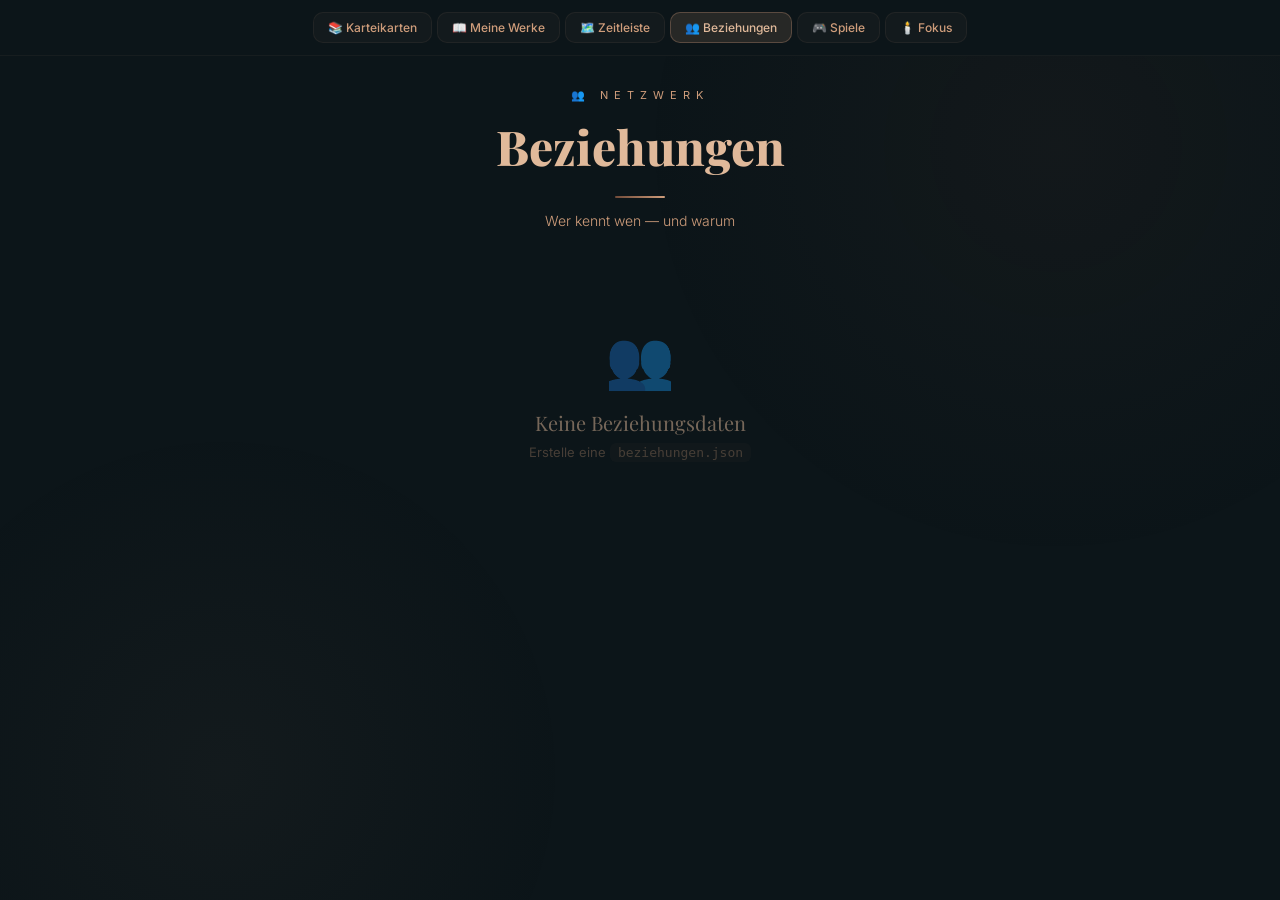
==== beziehungen.html @ 08e507a3 "Create beziehungen.html" ====
<!DOCTYPE html>
<html lang="de">
<head>
<meta charset="UTF-8"/>
<meta name="viewport" content="width=device-width, initial-scale=1.0"/>
<title>Beziehungen</title>
<link href="https://fonts.googleapis.com/css2?family=Playfair+Display:wght@400;600;700;800&family=Inter:wght@300;400;500;600&display=swap" rel="stylesheet"/>
<link href="shared.css" rel="stylesheet"/>
<style>
  .graph-canvas {
    width: 100%; aspect-ratio: 4/3; max-height: 70vh;
    background: linear-gradient(150deg, rgba(22,33,39,0.5), rgba(58,53,52,0.2));
    border: 1px solid rgba(207,157,123,0.06); border-radius: 20px;
    position: relative; overflow: hidden; cursor: grab;
    box-shadow: 0 12px 40px rgba(0,0,0,0.3);
  }
  .graph-canvas:active { cursor: grabbing; }
  .graph-canvas svg { width: 100%; height: 100%; }

  .edge-line { stroke-width: 2; fill: none; opacity: 0.4; transition: opacity 0.3s; }
  .edge-line:hover { opacity: 0.8; }
  .edge-label {
    font-family: 'Inter', sans-serif; font-size: 10px; fill: var(--brass);
    opacity: 0.5; text-anchor: middle; pointer-events: none;
  }

  .node-group { cursor: pointer; transition: transform 0.2s; }
  .node-group:hover { transform: scale(1.08); }
  .node-circle {
    stroke-width: 2; transition: all 0.3s;
    filter: drop-shadow(0 4px 12px rgba(0,0,0,0.4));
  }
  .node-group:hover .node-circle { stroke-width: 3; filter: drop-shadow(0 4px 16px rgba(207,157,123,0.3)); }
  .node-name {
    font-family: 'Playfair Display', serif; font-size: 13px; font-weight: 700;
    fill: var(--cream); text-anchor: middle;
  }
  .node-role {
    font-family: 'Inter', sans-serif; font-size: 9px;
    fill: var(--brass); opacity: 0.5; text-anchor: middle;
  }
  .node-avatar { font-size: 24px; text-anchor: middle; dominant-baseline: central; }

  .detail-panel {
    position: absolute; right: 20px; top: 20px;
    width: 260px; background: linear-gradient(150deg, var(--jungle), var(--jet));
    border: 1px solid rgba(207,157,123,0.15); border-radius: 16px;
    padding: 24px; z-index: 10; animation: fadeScale 0.3s ease;
    box-shadow: 0 16px 40px rgba(0,0,0,0.4);
  }
  .detail-close {
    position: absolute; top: 10px; right: 14px; background: none; border: none;
    color: var(--brass); opacity: 0.4; cursor: pointer; font-size: 16px; transition: opacity 0.2s;
  }
  .detail-close:hover { opacity: 0.8; }

  .rel-type-freund { stroke: #6ee7b7; }
  .rel-type-feind { stroke: #e08080; }
  .rel-type-familie { stroke: #93c5fd; }
  .rel-type-liebe { stroke: #f9a8d4; }
  .rel-type-neutral { stroke: rgba(207,157,123,0.4); }
  .rel-type-mentor { stroke: #fcd34d; }

  .legend { display:flex; flex-wrap:wrap; gap:12px; justify-content:center; margin-top:20px; }
  .legend-item { display:flex; align-items:center; gap:6px; font-size:11px; color:var(--brass); opacity:0.5; }
  .legend-dot { width:16px; height:3px; border-radius:2px; }
</style>
</head>
<body>
<script src="shared.js"></script>
<script>initSharedUI('beziehungen');</script>
<div class="page-wrap" id="app">
  <header style="text-align:center;margin-bottom:36px">
    <div style="font-size:11px;letter-spacing:6px;text-transform:uppercase;color:var(--brass);opacity:0.5;margin-bottom:12px;animation:titleReveal .8s ease both">👥  Netzwerk</div>
    <h1 class="serif" style="font-size:48px;font-weight:800;color:var(--brass-light);animation:slideUp .6s ease both">Beziehungen</h1>
    <div class="divider" style="margin:18px auto 0"></div>
    <p style="color:var(--brass);opacity:0.35;margin-top:14px;font-size:14px;font-weight:300;animation:fadeIn 1s .3s both">Wer kennt wen — und warum</p>
  </header>
  <div id="graph-container"></div>
</div>

<script>
const REL_COLORS = {
  freund:'#6ee7b7', feind:'#e08080', familie:'#93c5fd',
  liebe:'#f9a8d4', neutral:'rgba(207,157,123,0.4)', mentor:'#fcd34d'
};

let data=null, selected=null, nodePositions=[];

fetch('beziehungen.json')
  .then(r=>{if(!r.ok)throw new Error();return r.json();})
  .then(d=>{data=d; layoutAndRender();})
  .catch(()=>{
    document.getElementById('graph-container').innerHTML=`
      <div style="text-align:center;padding:60px 20px">
        <div style="font-size:56px;margin-bottom:16px;opacity:0.4;animation:float 3s infinite ease-in-out">👥</div>
        <p class="serif" style="font-size:20px;color:var(--brass-light);opacity:0.5;margin-bottom:8px">Keine Beziehungsdaten</p>
        <p style="font-size:13px;color:var(--brass);opacity:0.3">Erstelle eine <code style="background:rgba(207,157,123,0.1);padding:2px 8px;border-radius:6px">beziehungen.json</code></p>
      </div>`;
  });

function layoutAndRender(){
  const n=data.charaktere.length;
  const cx=450, cy=300, radius=Math.min(200, 100+n*15);
  nodePositions=data.charaktere.map((ch,i)=>{
    const angle=(2*Math.PI*i/n)-Math.PI/2;
    return { ...ch, x: cx+Math.cos(angle)*radius, y: cy+Math.sin(angle)*radius };
  });
  render();
}

function selectNode(name){
  selected=selected===name?null:name;
  render();
}

function render(){
  const gc=document.getElementById('graph-container');
  const edges=data.beziehungen.map(b=>{
    const from=nodePositions.find(n=>n.name===b.von);
    const to=nodePositions.find(n=>n.name===b.zu);
    if(!from||!to) return '';
    const mx=(from.x+to.x)/2, my=(from.y+to.y)/2;
    const color=REL_COLORS[b.typ]||REL_COLORS.neutral;
    const highlight=selected&&(b.von===selected||b.zu===selected);
    return `
      <line x1="${from.x}" y1="${from.y}" x2="${to.x}" y2="${to.y}"
        class="edge-line" stroke="${color}" style="opacity:${highlight?0.8:selected?0.1:0.35}"/>
      <text x="${mx}" y="${my-6}" class="edge-label" style="opacity:${highlight?0.7:selected?0.05:0.4}">${b.label||b.typ}</text>
    `;
  }).join('');

  const nodes=nodePositions.map(n=>{
    const isSelected=n.name===selected;
    const isConnected=!selected||selected===n.name||data.beziehungen.some(b=>(b.von===selected&&b.zu===n.name)||(b.zu===selected&&b.von===n.name));
    return `
      <g class="node-group" onclick="selectNode('${n.name}')" style="opacity:${isConnected?1:0.2}">
        <circle cx="${n.x}" cy="${n.y}" r="32" class="node-circle"
          fill="${isSelected?'rgba(207,157,123,0.2)':'rgba(22,33,39,0.9)'}"
          stroke="${isSelected?'var(--brass)':'rgba(207,157,123,0.2)'}"/>
        <text x="${n.x}" y="${n.y}" class="node-avatar">${n.icon||'👤'}</text>
        <text x="${n.x}" y="${n.y+46}" class="node-name">${n.name}</text>
        ${n.rolle?`<text x="${n.x}" y="${n.y+58}" class="node-role">${n.rolle}</text>`:''}
      </g>`;
  }).join('');

  const selChar=selected?nodePositions.find(n=>n.name===selected):null;
  const selRels=selected?data.beziehungen.filter(b=>b.von===selected||b.zu===selected):[];

  gc.innerHTML=`
    <div class="graph-canvas" style="animation:fadeScale .6s ease">
      <svg viewBox="0 0 900 600">${edges}${nodes}</svg>
      ${selChar?`
        <div class="detail-panel">
          <button class="detail-close" onclick="selectNode(null)">✕</button>
          <div style="font-size:36px;margin-bottom:8px">${selChar.icon||'👤'}</div>
          <div class="serif" style="font-size:20px;color:var(--brass-light);margin-bottom:4px">${selChar.name}</div>
          ${selChar.rolle?`<div style="font-size:11px;color:var(--brass);opacity:0.4;margin-bottom:12px">${selChar.rolle}</div>`:''}
          ${selChar.beschreibung?`<div style="font-size:12px;color:var(--brass);opacity:0.5;line-height:1.6;margin-bottom:14px">${selChar.beschreibung}</div>`:''}
          ${selRels.length?`<div style="font-size:10px;letter-spacing:2px;color:var(--brass);opacity:0.3;text-transform:uppercase;margin-bottom:8px">Beziehungen</div>
            ${selRels.map(r=>{
              const other=r.von===selected?r.zu:r.von;
              const color=REL_COLORS[r.typ]||REL_COLORS.neutral;
              return `<div style="display:flex;align-items:center;gap:8px;margin-bottom:6px">
                <div style="width:8px;height:8px;border-radius:50%;background:${color};flex-shrink:0"></div>
                <span style="font-size:12px;color:var(--cream);opacity:0.7">${other}</span>
                <span style="font-size:10px;color:var(--brass);opacity:0.35;margin-left:auto">${r.label||r.typ}</span>
              </div>`;
            }).join('')}
          `:''}
        </div>
      `:''}
    </div>
    <div class="legend">
      ${Object.entries(REL_COLORS).map(([k,v])=>`<div class="legend-item"><div class="legend-dot" style="background:${v}"></div>${k.charAt(0).toUpperCase()+k.slice(1)}</div>`).join('')}
    </div>`;
}
</script>
</body>
</html>
---- shared.css ----
:root {
  --black: #0C1519; --jungle: #162127; --jet: #3A3534;
  --coffee: #724B39; --brass: #CF9D7B; --brass-light: #e0b99a;
  --cream: #f0dcc8;
}
* { margin: 0; padding: 0; box-sizing: border-box; }
body { font-family: 'Inter', system-ui, sans-serif; background: var(--black); color: var(--cream); min-height: 100vh; overflow-x: hidden; }
h1, h2, h3, .serif { font-family: 'Playfair Display', Georgia, serif; }

/* ── Animations ── */
@keyframes floatUp {
  0% { transform: translateY(0) rotate(0deg); opacity: 0; }
  10% { opacity: 0.35; } 90% { opacity: 0; }
  100% { transform: translateY(-100vh) rotate(180deg); opacity: 0; }
}
@keyframes fadeIn { from { opacity: 0; } to { opacity: 1; } }
@keyframes fadeScale { from { opacity: 0; transform: scale(0.94); } to { opacity: 1; transform: scale(1); } }
@keyframes slideUp { from { opacity: 0; transform: translateY(40px); } to { opacity: 1; transform: translateY(0); } }
@keyframes slideDown { from { opacity: 0; transform: translateY(-30px); } to { opacity: 1; transform: translateY(0); } }
@keyframes slideRight { from { opacity: 0; transform: translateX(-30px); } to { opacity: 1; transform: translateX(0); } }
@keyframes breathe {
  0%, 100% { opacity: 0.03; transform: scale(1); }
  50% { opacity: 0.07; transform: scale(1.05); }
}
@keyframes titleReveal {
  from { opacity: 0; transform: translateY(20px); letter-spacing: 12px; }
  to { opacity: 1; transform: translateY(0); letter-spacing: 6px; }
}
@keyframes popIn {
  0% { transform: scale(0); opacity: 0; }
  70% { transform: scale(1.1); } 100% { transform: scale(1); opacity: 1; }
}
@keyframes shake {
  0%,100% { transform: translateX(0); } 20% { transform: translateX(-6px); }
  40% { transform: translateX(6px); } 60% { transform: translateX(-4px); } 80% { transform: translateX(4px); }
}
@keyframes celebrate {
  0% { transform: scale(1); } 25% { transform: scale(1.06) rotate(-2deg); }
  50% { transform: scale(1.1) rotate(2deg); } 75% { transform: scale(1.06) rotate(-1deg); } 100% { transform: scale(1); }
}
@keyframes shimmer {
  0% { background-position: -200% center; } 100% { background-position: 200% center; }
}
@keyframes glowPulse {
  0%, 100% { box-shadow: 0 0 0 0 rgba(207,157,123,0); }
  50% { box-shadow: 0 0 28px 4px rgba(207,157,123,0.12); }
}
@keyframes borderTrace {
  0% { background-position: 0% 0%; }
  100% { background-position: 200% 0%; }
}
@keyframes typewriter {
  from { width: 0; } to { width: 100%; }
}
@keyframes blink { 0%,100% { opacity: 1; } 50% { opacity: 0; } }
@keyframes ripple {
  0% { transform: scale(0.8); opacity: 0.5; }
  100% { transform: scale(2.5); opacity: 0; }
}
@keyframes float {
  0%, 100% { transform: translateY(0); }
  50% { transform: translateY(-8px); }
}
@keyframes rotateGlow {
  0% { transform: rotate(0deg); } 100% { transform: rotate(360deg); }
}

/* ── Particles / Glow ── */
.particle {
  position: fixed; border-radius: 50%; pointer-events: none;
  background: radial-gradient(circle, var(--brass) 0%, transparent 70%);
}
.bg-glow-1 {
  position: fixed; top: -30%; right: -15%; width: 65vw; height: 65vw; border-radius: 50%;
  background: radial-gradient(circle, rgba(114,75,57,0.07) 0%, transparent 70%);
  animation: breathe 9s infinite ease-in-out; pointer-events: none;
}
.bg-glow-2 {
  position: fixed; bottom: -25%; left: -10%; width: 55vw; height: 55vw; border-radius: 50%;
  background: radial-gradient(circle, rgba(207,157,123,0.04) 0%, transparent 70%);
  animation: breathe 12s 3s infinite ease-in-out; pointer-events: none;
}

/* ── Navigation ── */
.site-nav {
  position: sticky; top: 0; z-index: 50;
  display: flex; justify-content: center; gap: 5px;
  padding: 12px 16px; flex-wrap: wrap;
  background: var(--black);
  border-bottom: 1px solid rgba(207,157,123,0.06);
}
.nav-link {
  text-decoration: none; color: var(--brass); font-size: 12px;
  padding: 7px 14px; border-radius: 10px; font-weight: 500;
  border: 1px solid rgba(207,157,123,0.08);
  background: rgba(207,157,123,0.04);
  transition: all 0.3s; white-space: nowrap;
  font-family: 'Inter', system-ui, sans-serif;
}
.nav-link:hover { background: rgba(207,157,123,0.1); border-color: rgba(207,157,123,0.2); transform: translateY(-1px); }
.nav-link.active { background: rgba(207,157,123,0.14); border-color: rgba(207,157,123,0.3); color: var(--brass-light); }
.nav-label { }
@media (max-width: 580px) { .nav-label { display: none; } }

/* ── Buttons ── */
.btn { border: none; cursor: pointer; font-family: 'Inter', sans-serif; transition: all 0.3s cubic-bezier(.4,0,.2,1); }
.btn:hover { transform: scale(1.04); }
.btn:active { transform: scale(0.97); }
.btn-ghost {
  background: rgba(207,157,123,0.08); color: var(--brass);
  border-radius: 12px; padding: 8px 18px; font-size: 14px;
  border: 1px solid rgba(207,157,123,0.12);
}
.btn-ghost:hover { background: rgba(207,157,123,0.14); border-color: rgba(207,157,123,0.3); }
.btn-primary {
  background: linear-gradient(135deg, var(--coffee), var(--brass));
  color: var(--black); border-radius: 14px; padding: 12px 24px;
  font-size: 14px; font-weight: 600; letter-spacing: 0.5px; border: none;
}
.btn-primary:hover { box-shadow: 0 8px 30px rgba(207,157,123,0.3); }

/* ── Shared ── */
.divider { width: 50px; height: 2px; border-radius: 1px; background: linear-gradient(90deg, var(--coffee), var(--brass)); }
.page-wrap { max-width: 1020px; margin: 0 auto; padding: 32px 24px 44px; position: relative; z-index: 1; }
.text-content { white-space: pre-wrap; }

/* ── Scrollbar ── */
::-webkit-scrollbar { width: 5px; }
::-webkit-scrollbar-track { background: transparent; }
::-webkit-scrollbar-thumb { background: rgba(207,157,123,0.15); border-radius: 3px; }
::-webkit-scrollbar-thumb:hover { background: rgba(207,157,123,0.3); }
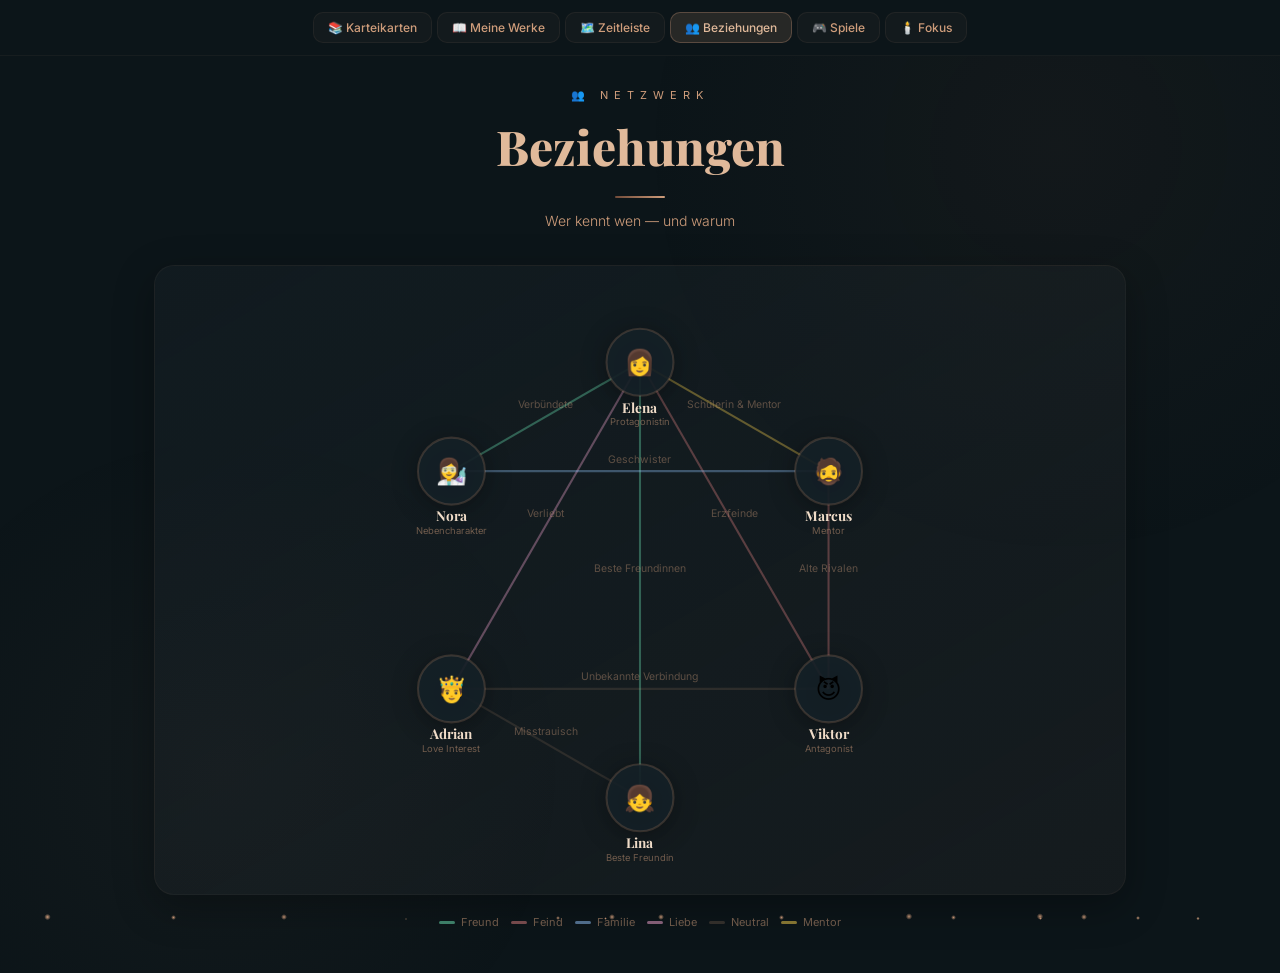
==== commit efe13fa2: "Refactor beziehungen.html for better rendering Updated font links and improved node rendering with i" ====
--- a/beziehungen.html
+++ b/beziehungen.html
@@ -4,7 +4,7 @@
 <meta charset="UTF-8"/>
 <meta name="viewport" content="width=device-width, initial-scale=1.0"/>
 <title>Beziehungen</title>
-<link href="https://fonts.googleapis.com/css2?family=Playfair+Display:wght@400;600;700;800&family=Inter:wght@300;400;500;600&display=swap" rel="stylesheet"/>
+<link href="https://fonts.googleapis.com/css2?family=Playfair+Display:ital,wght@0,400;0,600;0,700;0,800;1,400&family=Inter:wght@300;400;500;600&display=swap" rel="stylesheet"/>
 <link href="shared.css" rel="stylesheet"/>
 <style>
   .graph-canvas {
@@ -24,8 +24,7 @@
     opacity: 0.5; text-anchor: middle; pointer-events: none;
   }
 
-  .node-group { cursor: pointer; transition: transform 0.2s; }
-  .node-group:hover { transform: scale(1.08); }
+  .node-group { cursor: pointer; }
   .node-circle {
     stroke-width: 2; transition: all 0.3s;
     filter: drop-shadow(0 4px 12px rgba(0,0,0,0.4));
@@ -53,6 +52,10 @@
     color: var(--brass); opacity: 0.4; cursor: pointer; font-size: 16px; transition: opacity 0.2s;
   }
   .detail-close:hover { opacity: 0.8; }
+  .detail-avatar {
+    width: 64px; height: 64px; border-radius: 50%; object-fit: cover;
+    border: 2px solid rgba(207,157,123,0.2); margin-bottom: 10px;
+  }
 
   .rel-type-freund { stroke: #6ee7b7; }
   .rel-type-feind { stroke: #e08080; }
@@ -85,26 +88,57 @@
   liebe:'#f9a8d4', neutral:'rgba(207,157,123,0.4)', mentor:'#fcd34d'
 };
 
-let data=null, selected=null, nodePositions=[];
-
-fetch('beziehungen.json')
-  .then(r=>{if(!r.ok)throw new Error();return r.json();})
-  .then(d=>{data=d; layoutAndRender();})
-  .catch(()=>{
-    document.getElementById('graph-container').innerHTML=`
-      <div style="text-align:center;padding:60px 20px">
-        <div style="font-size:56px;margin-bottom:16px;opacity:0.4;animation:float 3s infinite ease-in-out">👥</div>
-        <p class="serif" style="font-size:20px;color:var(--brass-light);opacity:0.5;margin-bottom:8px">Keine Beziehungsdaten</p>
-        <p style="font-size:13px;color:var(--brass);opacity:0.3">Erstelle eine <code style="background:rgba(207,157,123,0.1);padding:2px 8px;border-radius:6px">beziehungen.json</code></p>
-      </div>`;
-  });
+let data=null, cardImages={}, selected=null, nodePositions=[];
+
+// Load both beziehungen.json and cards.json in parallel
+Promise.all([
+  fetch('beziehungen.json').then(r=>{if(!r.ok)throw new Error();return r.json();}),
+  fetch('cards.json').then(r=>r.ok?r.json():null).catch(()=>null)
+]).then(([bezData, cardsData])=>{
+  data=bezData;
+
+  // Build a lookup: character name → first image from cards.json
+  if(cardsData){
+    // Search all categories for matching cards
+    for(const[cat, meta] of Object.entries(cardsData)){
+      const karten=meta.karten||[];
+      for(const karte of karten){
+        const imgs=karte.bilder||[];
+        if(imgs.length>0){
+          // Match by card title (titel) — case insensitive
+          const name=karte.titel.trim().toLowerCase();
+          if(!cardImages[name]) cardImages[name]=imgs[0];
+        }
+      }
+    }
+  }
+
+  layoutAndRender();
+}).catch(()=>{
+  document.getElementById('graph-container').innerHTML=`
+    <div style="text-align:center;padding:60px 20px">
+      <div style="font-size:56px;margin-bottom:16px;opacity:0.4;animation:float 3s infinite ease-in-out">👥</div>
+      <p class="serif" style="font-size:20px;color:var(--brass-light);opacity:0.5;margin-bottom:8px">Keine Beziehungsdaten</p>
+      <p style="font-size:13px;color:var(--brass);opacity:0.3">Erstelle eine <code style="background:rgba(207,157,123,0.1);padding:2px 8px;border-radius:6px">beziehungen.json</code></p>
+    </div>`;
+});
+
+function getCharImage(name){
+  // Try exact match first, then case-insensitive
+  return cardImages[name.toLowerCase()] || null;
+}
 
 function layoutAndRender(){
   const n=data.charaktere.length;
-  const cx=450, cy=300, radius=Math.min(200, 100+n*15);
+  const cx=450, cy=300, radius=Math.min(220, 100+n*18);
   nodePositions=data.charaktere.map((ch,i)=>{
     const angle=(2*Math.PI*i/n)-Math.PI/2;
-    return { ...ch, x: cx+Math.cos(angle)*radius, y: cy+Math.sin(angle)*radius };
+    return {
+      ...ch,
+      x: cx+Math.cos(angle)*radius,
+      y: cy+Math.sin(angle)*radius,
+      img: getCharImage(ch.name)
+    };
   });
   render();
 }
@@ -116,6 +150,13 @@
 
 function render(){
   const gc=document.getElementById('graph-container');
+  const R=32; // node radius
+
+  // Build defs for clipping circles (for images)
+  const defs=nodePositions.filter(n=>n.img).map((n,i)=>`
+    <clipPath id="clip-${i}"><circle cx="${n.x}" cy="${n.y}" r="${R-2}"/></clipPath>
+  `).join('');
+
   const edges=data.beziehungen.map(b=>{
     const from=nodePositions.find(n=>n.name===b.von);
     const to=nodePositions.find(n=>n.name===b.zu);
@@ -126,21 +167,29 @@
     return `
       <line x1="${from.x}" y1="${from.y}" x2="${to.x}" y2="${to.y}"
         class="edge-line" stroke="${color}" style="opacity:${highlight?0.8:selected?0.1:0.35}"/>
-      <text x="${mx}" y="${my-6}" class="edge-label" style="opacity:${highlight?0.7:selected?0.05:0.4}">${b.label||b.typ}</text>
+      <text x="${mx}" y="${my-8}" class="edge-label" style="opacity:${highlight?0.7:selected?0.05:0.4}">${b.label||b.typ}</text>
     `;
   }).join('');
 
-  const nodes=nodePositions.map(n=>{
+  const nodes=nodePositions.map((n,i)=>{
     const isSelected=n.name===selected;
     const isConnected=!selected||selected===n.name||data.beziehungen.some(b=>(b.von===selected&&b.zu===n.name)||(b.zu===selected&&b.von===n.name));
+    const hasImg=!!n.img;
+
     return `
-      <g class="node-group" onclick="selectNode('${n.name}')" style="opacity:${isConnected?1:0.2}">
-        <circle cx="${n.x}" cy="${n.y}" r="32" class="node-circle"
-          fill="${isSelected?'rgba(207,157,123,0.2)':'rgba(22,33,39,0.9)'}"
+      <g class="node-group" onclick="selectNode('${n.name}')" style="opacity:${isConnected?1:0.15};transition:opacity .4s">
+        <circle cx="${n.x}" cy="${n.y}" r="${R}" class="node-circle"
+          fill="${hasImg?'rgba(22,33,39,0.3)':isSelected?'rgba(207,157,123,0.2)':'rgba(22,33,39,0.9)'}"
           stroke="${isSelected?'var(--brass)':'rgba(207,157,123,0.2)'}"/>
-        <text x="${n.x}" y="${n.y}" class="node-avatar">${n.icon||'👤'}</text>
-        <text x="${n.x}" y="${n.y+46}" class="node-name">${n.name}</text>
-        ${n.rolle?`<text x="${n.x}" y="${n.y+58}" class="node-role">${n.rolle}</text>`:''}
+        ${hasImg
+          ? `<image href="${n.img}" x="${n.x-R+2}" y="${n.y-R+2}" width="${(R-2)*2}" height="${(R-2)*2}"
+              clip-path="url(#clip-${i})" preserveAspectRatio="xMidYMid slice"
+              style="opacity:${isConnected?0.9:0.3};transition:opacity .4s"/>`
+          : `<text x="${n.x}" y="${n.y}" class="node-avatar">${n.icon||'👤'}</text>`
+        }
+        ${isSelected?`<circle cx="${n.x}" cy="${n.y}" r="${R+4}" fill="none" stroke="var(--brass)" stroke-width="1.5" opacity="0.4" stroke-dasharray="4 3"/>`:''}
+        <text x="${n.x}" y="${n.y+R+16}" class="node-name">${n.name}</text>
+        ${n.rolle?`<text x="${n.x}" y="${n.y+R+28}" class="node-role">${n.rolle}</text>`:''}
       </g>`;
   }).join('');
 
@@ -149,21 +198,31 @@
 
   gc.innerHTML=`
     <div class="graph-canvas" style="animation:fadeScale .6s ease">
-      <svg viewBox="0 0 900 600">${edges}${nodes}</svg>
+      <svg viewBox="0 0 900 600">
+        <defs>${defs}</defs>
+        ${edges}${nodes}
+      </svg>
       ${selChar?`
         <div class="detail-panel">
           <button class="detail-close" onclick="selectNode(null)">✕</button>
-          <div style="font-size:36px;margin-bottom:8px">${selChar.icon||'👤'}</div>
+          ${selChar.img
+            ?`<img class="detail-avatar" src="${selChar.img}" alt="${selChar.name}"/>`
+            :`<div style="font-size:40px;margin-bottom:8px">${selChar.icon||'👤'}</div>`
+          }
           <div class="serif" style="font-size:20px;color:var(--brass-light);margin-bottom:4px">${selChar.name}</div>
           ${selChar.rolle?`<div style="font-size:11px;color:var(--brass);opacity:0.4;margin-bottom:12px">${selChar.rolle}</div>`:''}
           ${selChar.beschreibung?`<div style="font-size:12px;color:var(--brass);opacity:0.5;line-height:1.6;margin-bottom:14px">${selChar.beschreibung}</div>`:''}
           ${selRels.length?`<div style="font-size:10px;letter-spacing:2px;color:var(--brass);opacity:0.3;text-transform:uppercase;margin-bottom:8px">Beziehungen</div>
             ${selRels.map(r=>{
-              const other=r.von===selected?r.zu:r.von;
+              const otherName=r.von===selected?r.zu:r.von;
+              const otherNode=nodePositions.find(n=>n.name===otherName);
               const color=REL_COLORS[r.typ]||REL_COLORS.neutral;
-              return `<div style="display:flex;align-items:center;gap:8px;margin-bottom:6px">
-                <div style="width:8px;height:8px;border-radius:50%;background:${color};flex-shrink:0"></div>
-                <span style="font-size:12px;color:var(--cream);opacity:0.7">${other}</span>
+              return `<div style="display:flex;align-items:center;gap:8px;margin-bottom:8px">
+                ${otherNode&&otherNode.img
+                  ?`<img src="${otherNode.img}" style="width:22px;height:22px;border-radius:50%;object-fit:cover;border:1px solid ${color};flex-shrink:0"/>`
+                  :`<div style="width:22px;height:22px;border-radius:50%;background:rgba(207,157,123,0.1);border:1px solid ${color};display:flex;align-items:center;justify-content:center;font-size:11px;flex-shrink:0">${otherNode?otherNode.icon||'👤':'👤'}</div>`
+                }
+                <span style="font-size:12px;color:var(--cream);opacity:0.7">${otherName}</span>
                 <span style="font-size:10px;color:var(--brass);opacity:0.35;margin-left:auto">${r.label||r.typ}</span>
               </div>`;
             }).join('')}
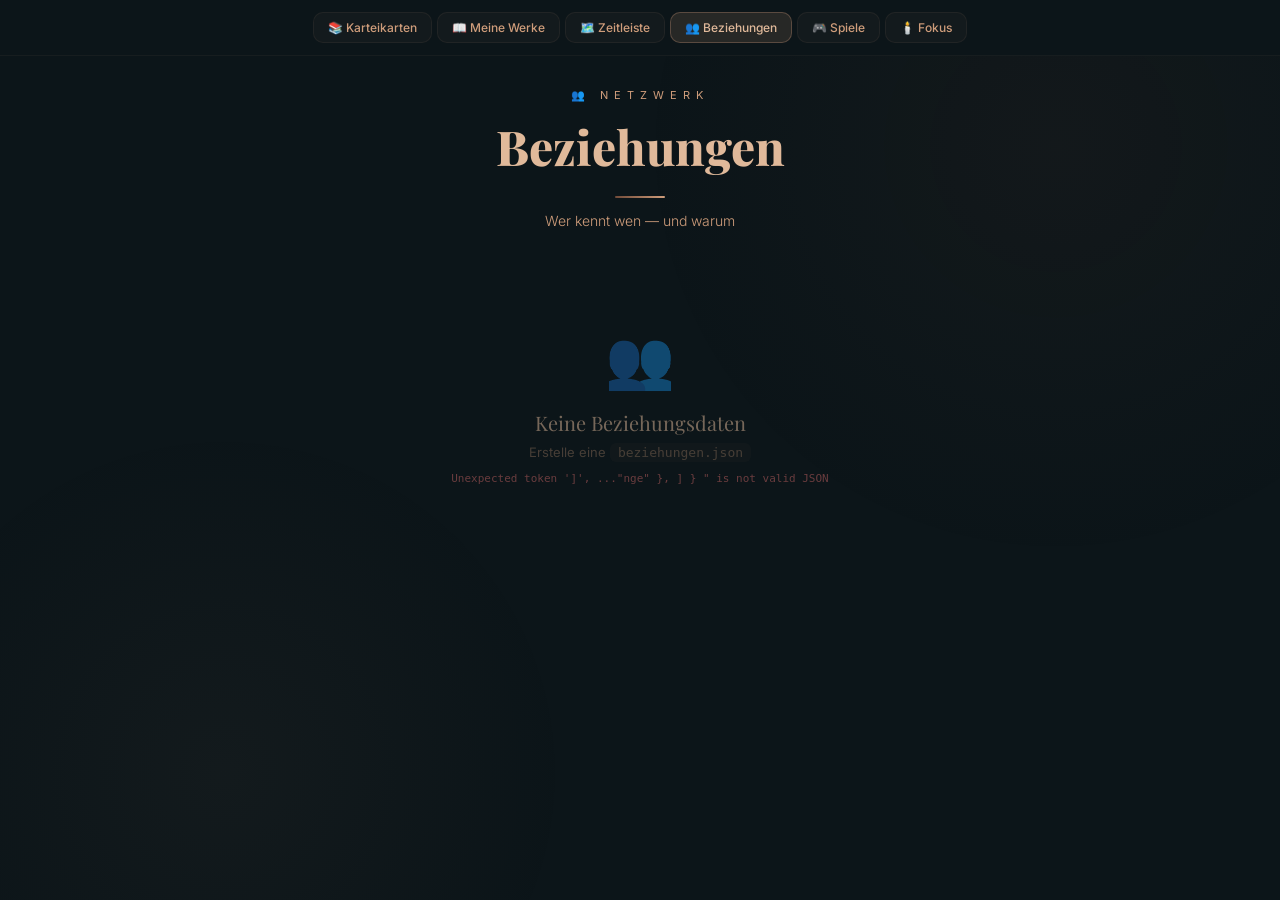
==== commit 6322c900: "Update beziehungen.html" ====
--- a/beziehungen.html
+++ b/beziehungen.html
@@ -97,15 +97,17 @@
 ]).then(([bezData, cardsData])=>{
   data=bezData;
 
+  if(!data || !data.charaktere){
+    throw new Error('beziehungen.json hat kein "charaktere"-Feld');
+  }
+
   // Build a lookup: character name → first image from cards.json
   if(cardsData){
-    // Search all categories for matching cards
     for(const[cat, meta] of Object.entries(cardsData)){
       const karten=meta.karten||[];
       for(const karte of karten){
         const imgs=karte.bilder||[];
         if(imgs.length>0){
-          // Match by card title (titel) — case insensitive
           const name=karte.titel.trim().toLowerCase();
           if(!cardImages[name]) cardImages[name]=imgs[0];
         }
@@ -114,12 +116,14 @@
   }
 
   layoutAndRender();
-}).catch(()=>{
+}).catch((err)=>{
+  console.error('Beziehungen laden fehlgeschlagen:', err);
   document.getElementById('graph-container').innerHTML=`
     <div style="text-align:center;padding:60px 20px">
       <div style="font-size:56px;margin-bottom:16px;opacity:0.4;animation:float 3s infinite ease-in-out">👥</div>
       <p class="serif" style="font-size:20px;color:var(--brass-light);opacity:0.5;margin-bottom:8px">Keine Beziehungsdaten</p>
       <p style="font-size:13px;color:var(--brass);opacity:0.3">Erstelle eine <code style="background:rgba(207,157,123,0.1);padding:2px 8px;border-radius:6px">beziehungen.json</code></p>
+      <p style="font-size:11px;color:rgba(200,100,100,0.5);margin-top:12px;font-family:monospace">${err.message||err}</p>
     </div>`;
 });
 
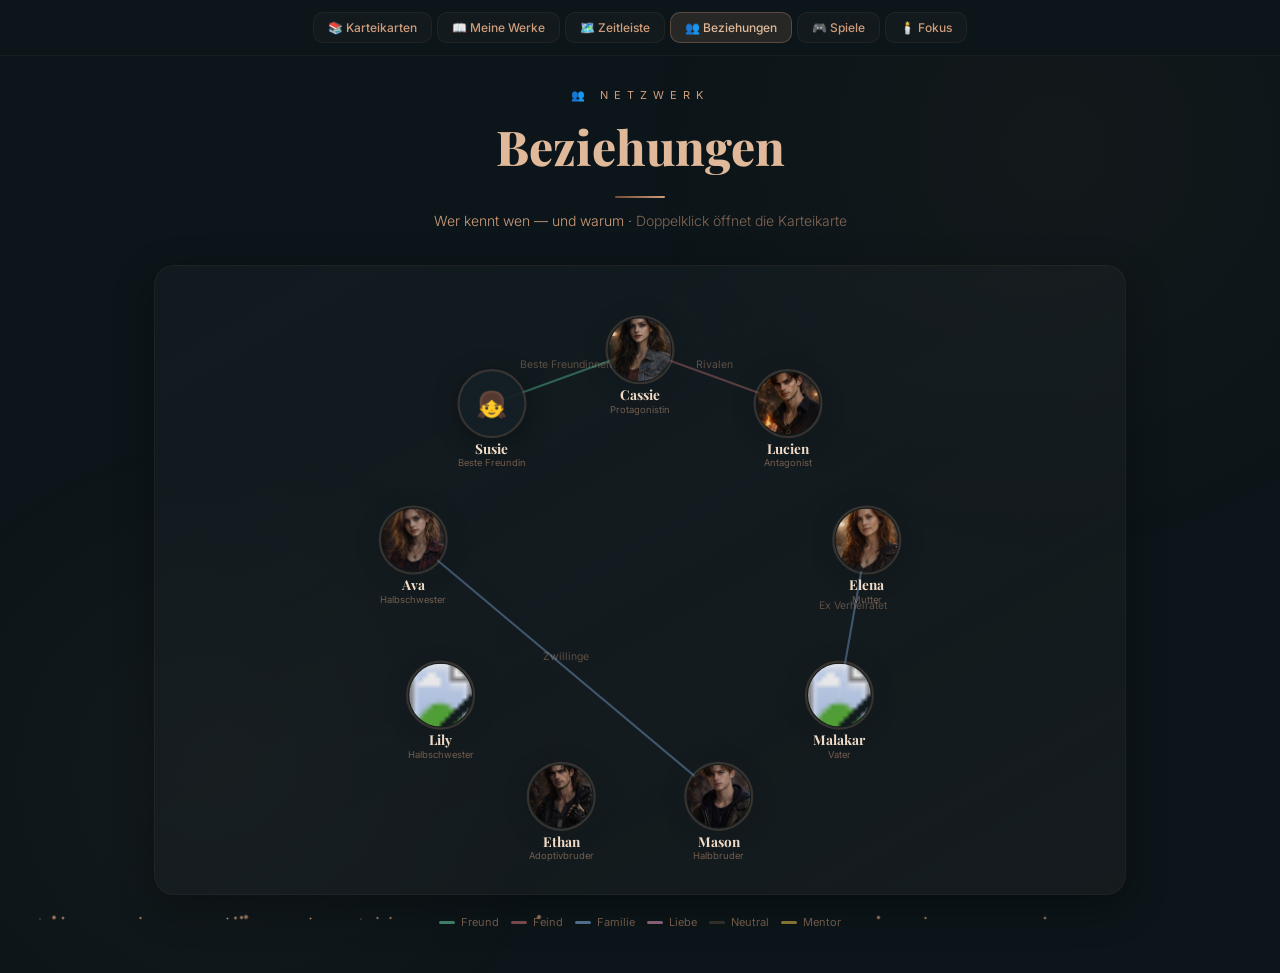
==== commit f17ff293: "Update beziehungen.html" ====
--- a/beziehungen.html
+++ b/beziehungen.html
@@ -11,59 +11,27 @@
     width: 100%; aspect-ratio: 4/3; max-height: 70vh;
     background: linear-gradient(150deg, rgba(22,33,39,0.5), rgba(58,53,52,0.2));
     border: 1px solid rgba(207,157,123,0.06); border-radius: 20px;
-    position: relative; overflow: hidden; cursor: grab;
+    position: relative; overflow: hidden;
     box-shadow: 0 12px 40px rgba(0,0,0,0.3);
   }
-  .graph-canvas:active { cursor: grabbing; }
   .graph-canvas svg { width: 100%; height: 100%; }
-
   .edge-line { stroke-width: 2; fill: none; opacity: 0.4; transition: opacity 0.3s; }
   .edge-line:hover { opacity: 0.8; }
-  .edge-label {
-    font-family: 'Inter', sans-serif; font-size: 10px; fill: var(--brass);
-    opacity: 0.5; text-anchor: middle; pointer-events: none;
-  }
-
+  .edge-label { font-family: 'Inter', sans-serif; font-size: 10px; fill: var(--brass); opacity: 0.5; text-anchor: middle; pointer-events: none; }
   .node-group { cursor: pointer; }
-  .node-circle {
-    stroke-width: 2; transition: all 0.3s;
-    filter: drop-shadow(0 4px 12px rgba(0,0,0,0.4));
-  }
+  .node-circle { stroke-width: 2; transition: all 0.3s; filter: drop-shadow(0 4px 12px rgba(0,0,0,0.4)); }
   .node-group:hover .node-circle { stroke-width: 3; filter: drop-shadow(0 4px 16px rgba(207,157,123,0.3)); }
-  .node-name {
-    font-family: 'Playfair Display', serif; font-size: 13px; font-weight: 700;
-    fill: var(--cream); text-anchor: middle;
-  }
-  .node-role {
-    font-family: 'Inter', sans-serif; font-size: 9px;
-    fill: var(--brass); opacity: 0.5; text-anchor: middle;
-  }
+  .node-name { font-family: 'Playfair Display', serif; font-size: 13px; font-weight: 700; fill: var(--cream); text-anchor: middle; }
+  .node-role { font-family: 'Inter', sans-serif; font-size: 9px; fill: var(--brass); opacity: 0.5; text-anchor: middle; }
   .node-avatar { font-size: 24px; text-anchor: middle; dominant-baseline: central; }
-
-  .detail-panel {
-    position: absolute; right: 20px; top: 20px;
-    width: 260px; background: linear-gradient(150deg, var(--jungle), var(--jet));
-    border: 1px solid rgba(207,157,123,0.15); border-radius: 16px;
-    padding: 24px; z-index: 10; animation: fadeScale 0.3s ease;
-    box-shadow: 0 16px 40px rgba(0,0,0,0.4);
-  }
-  .detail-close {
-    position: absolute; top: 10px; right: 14px; background: none; border: none;
-    color: var(--brass); opacity: 0.4; cursor: pointer; font-size: 16px; transition: opacity 0.2s;
-  }
+  .node-link-hint { font-family: 'Inter', sans-serif; font-size: 8px; fill: var(--brass); opacity: 0; text-anchor: middle; transition: opacity 0.3s; }
+  .node-group:hover .node-link-hint { opacity: 0.35; }
+  .detail-panel { position: absolute; right: 20px; top: 20px; width: 260px; background: linear-gradient(150deg, var(--jungle), var(--jet)); border: 1px solid rgba(207,157,123,0.15); border-radius: 16px; padding: 24px; z-index: 10; animation: fadeScale 0.3s ease; box-shadow: 0 16px 40px rgba(0,0,0,0.4); }
+  .detail-close { position: absolute; top: 10px; right: 14px; background: none; border: none; color: var(--brass); opacity: 0.4; cursor: pointer; font-size: 16px; transition: opacity 0.2s; }
   .detail-close:hover { opacity: 0.8; }
-  .detail-avatar {
-    width: 64px; height: 64px; border-radius: 50%; object-fit: cover;
-    border: 2px solid rgba(207,157,123,0.2); margin-bottom: 10px;
-  }
-
-  .rel-type-freund { stroke: #6ee7b7; }
-  .rel-type-feind { stroke: #e08080; }
-  .rel-type-familie { stroke: #93c5fd; }
-  .rel-type-liebe { stroke: #f9a8d4; }
-  .rel-type-neutral { stroke: rgba(207,157,123,0.4); }
-  .rel-type-mentor { stroke: #fcd34d; }
-
+  .detail-avatar { width: 64px; height: 64px; border-radius: 50%; object-fit: cover; border: 2px solid rgba(207,157,123,0.2); margin-bottom: 10px; }
+  .detail-card-link { display: inline-block; margin-top: 12px; font-size: 12px; color: var(--brass); opacity: 0.5; text-decoration: none; border: 1px solid rgba(207,157,123,0.12); border-radius: 8px; padding: 5px 12px; transition: all 0.3s; }
+  .detail-card-link:hover { opacity: 0.8; background: rgba(207,157,123,0.08); border-color: rgba(207,157,123,0.25); }
   .legend { display:flex; flex-wrap:wrap; gap:12px; justify-content:center; margin-top:20px; }
   .legend-item { display:flex; align-items:center; gap:6px; font-size:11px; color:var(--brass); opacity:0.5; }
   .legend-dot { width:16px; height:3px; border-radius:2px; }
@@ -77,7 +45,7 @@
     <div style="font-size:11px;letter-spacing:6px;text-transform:uppercase;color:var(--brass);opacity:0.5;margin-bottom:12px;animation:titleReveal .8s ease both">👥  Netzwerk</div>
     <h1 class="serif" style="font-size:48px;font-weight:800;color:var(--brass-light);animation:slideUp .6s ease both">Beziehungen</h1>
     <div class="divider" style="margin:18px auto 0"></div>
-    <p style="color:var(--brass);opacity:0.35;margin-top:14px;font-size:14px;font-weight:300;animation:fadeIn 1s .3s both">Wer kennt wen — und warum</p>
+    <p style="color:var(--brass);opacity:0.35;margin-top:14px;font-size:14px;font-weight:300;animation:fadeIn 1s .3s both">Wer kennt wen — und warum · <span style="opacity:0.6">Doppelklick öffnet die Karteikarte</span></p>
   </header>
   <div id="graph-container"></div>
 </div>
@@ -88,36 +56,51 @@
   liebe:'#f9a8d4', neutral:'rgba(207,157,123,0.4)', mentor:'#fcd34d'
 };
 
-let data=null, cardImages={}, selected=null, nodePositions=[];
-
-// Load both beziehungen.json and cards.json in parallel
+let data=null, cardLookup={}, selected=null, nodePositions=[];
+
+// cardLookup maps id → { kategorie, index, bilder, ... }
+function buildCardLookup(cardsData){
+  if(!cardsData) return;
+  for(const [cat, meta] of Object.entries(cardsData)){
+    const karten=meta.karten||[];
+    karten.forEach((karte,idx)=>{
+      if(karte.id!==undefined){
+        cardLookup[karte.id]={ kategorie:cat, index:idx, bilder:karte.bilder||[], titel:karte.titel };
+      }
+    });
+  }
+}
+
+function getCharImage(ch){
+  if(ch.karte_id===undefined) return null;
+  const card=cardLookup[ch.karte_id];
+  return card&&card.bilder.length ? card.bilder[0] : null;
+}
+
+function getCardURL(ch){
+  if(ch.karte_id===undefined) return null;
+  const card=cardLookup[ch.karte_id];
+  if(!card) return null;
+  return `index.html?kategorie=${encodeURIComponent(card.kategorie)}&karte=${card.index}`;
+}
+
+function navigateToCard(charName){
+  const ch=nodePositions.find(n=>n.name===charName);
+  if(!ch) return;
+  const url=getCardURL(ch);
+  if(url) window.location.href=url;
+}
+
 Promise.all([
-  fetch('beziehungen.json').then(r=>{if(!r.ok)throw new Error();return r.json();}),
+  fetch('beziehungen.json').then(r=>{if(!r.ok)throw new Error('beziehungen.json nicht gefunden');return r.json();}),
   fetch('cards.json').then(r=>r.ok?r.json():null).catch(()=>null)
 ]).then(([bezData, cardsData])=>{
   data=bezData;
-
-  if(!data || !data.charaktere){
-    throw new Error('beziehungen.json hat kein "charaktere"-Feld');
-  }
-
-  // Build a lookup: character name → first image from cards.json
-  if(cardsData){
-    for(const[cat, meta] of Object.entries(cardsData)){
-      const karten=meta.karten||[];
-      for(const karte of karten){
-        const imgs=karte.bilder||[];
-        if(imgs.length>0){
-          const name=karte.titel.trim().toLowerCase();
-          if(!cardImages[name]) cardImages[name]=imgs[0];
-        }
-      }
-    }
-  }
-
+  if(!data||!data.charaktere) throw new Error('beziehungen.json hat kein "charaktere"-Feld');
+  buildCardLookup(cardsData);
   layoutAndRender();
 }).catch((err)=>{
-  console.error('Beziehungen laden fehlgeschlagen:', err);
+  console.error('Fehler:', err);
   document.getElementById('graph-container').innerHTML=`
     <div style="text-align:center;padding:60px 20px">
       <div style="font-size:56px;margin-bottom:16px;opacity:0.4;animation:float 3s infinite ease-in-out">👥</div>
@@ -127,39 +110,25 @@
     </div>`;
 });
 
-function getCharImage(name){
-  // Try exact match first, then case-insensitive
-  return cardImages[name.toLowerCase()] || null;
-}
-
 function layoutAndRender(){
   const n=data.charaktere.length;
   const cx=450, cy=300, radius=Math.min(220, 100+n*18);
   nodePositions=data.charaktere.map((ch,i)=>{
     const angle=(2*Math.PI*i/n)-Math.PI/2;
-    return {
-      ...ch,
-      x: cx+Math.cos(angle)*radius,
-      y: cy+Math.sin(angle)*radius,
-      img: getCharImage(ch.name)
-    };
+    return { ...ch, x:cx+Math.cos(angle)*radius, y:cy+Math.sin(angle)*radius, img:getCharImage(ch) };
   });
   render();
 }
 
-function selectNode(name){
-  selected=selected===name?null:name;
-  render();
-}
+function selectNode(name){ selected=selected===name?null:name; render(); }
 
 function render(){
   const gc=document.getElementById('graph-container');
-  const R=32; // node radius
-
-  // Build defs for clipping circles (for images)
-  const defs=nodePositions.filter(n=>n.img).map((n,i)=>`
-    <clipPath id="clip-${i}"><circle cx="${n.x}" cy="${n.y}" r="${R-2}"/></clipPath>
-  `).join('');
+  const R=32;
+
+  const defs=nodePositions.filter(n=>n.img).map((n,i)=>
+    `<clipPath id="clip-${i}"><circle cx="${n.x}" cy="${n.y}" r="${R-2}"/></clipPath>`
+  ).join('');
 
   const edges=data.beziehungen.map(b=>{
     const from=nodePositions.find(n=>n.name===b.von);
@@ -167,55 +136,46 @@
     if(!from||!to) return '';
     const mx=(from.x+to.x)/2, my=(from.y+to.y)/2;
     const color=REL_COLORS[b.typ]||REL_COLORS.neutral;
-    const highlight=selected&&(b.von===selected||b.zu===selected);
+    const hl=selected&&(b.von===selected||b.zu===selected);
     return `
-      <line x1="${from.x}" y1="${from.y}" x2="${to.x}" y2="${to.y}"
-        class="edge-line" stroke="${color}" style="opacity:${highlight?0.8:selected?0.1:0.35}"/>
-      <text x="${mx}" y="${my-8}" class="edge-label" style="opacity:${highlight?0.7:selected?0.05:0.4}">${b.label||b.typ}</text>
-    `;
+      <line x1="${from.x}" y1="${from.y}" x2="${to.x}" y2="${to.y}" class="edge-line" stroke="${color}" style="opacity:${hl?0.8:selected?0.1:0.35}"/>
+      <text x="${mx}" y="${my-8}" class="edge-label" style="opacity:${hl?0.7:selected?0.05:0.4}">${b.label||b.typ}</text>`;
   }).join('');
 
   const nodes=nodePositions.map((n,i)=>{
-    const isSelected=n.name===selected;
-    const isConnected=!selected||selected===n.name||data.beziehungen.some(b=>(b.von===selected&&b.zu===n.name)||(b.zu===selected&&b.von===n.name));
+    const isSel=n.name===selected;
+    const conn=!selected||selected===n.name||data.beziehungen.some(b=>(b.von===selected&&b.zu===n.name)||(b.zu===selected&&b.von===n.name));
     const hasImg=!!n.img;
-
+    const hasCard=n.karte_id!==undefined&&!!cardLookup[n.karte_id];
     return `
-      <g class="node-group" onclick="selectNode('${n.name}')" style="opacity:${isConnected?1:0.15};transition:opacity .4s">
+      <g class="node-group" onclick="selectNode('${n.name}')" ondblclick="navigateToCard('${n.name}')" style="opacity:${conn?1:0.15};transition:opacity .4s">
         <circle cx="${n.x}" cy="${n.y}" r="${R}" class="node-circle"
-          fill="${hasImg?'rgba(22,33,39,0.3)':isSelected?'rgba(207,157,123,0.2)':'rgba(22,33,39,0.9)'}"
-          stroke="${isSelected?'var(--brass)':'rgba(207,157,123,0.2)'}"/>
+          fill="${hasImg?'rgba(22,33,39,0.3)':isSel?'rgba(207,157,123,0.2)':'rgba(22,33,39,0.9)'}"
+          stroke="${isSel?'var(--brass)':'rgba(207,157,123,0.2)'}"/>
         ${hasImg
-          ? `<image href="${n.img}" x="${n.x-R+2}" y="${n.y-R+2}" width="${(R-2)*2}" height="${(R-2)*2}"
-              clip-path="url(#clip-${i})" preserveAspectRatio="xMidYMid slice"
-              style="opacity:${isConnected?0.9:0.3};transition:opacity .4s"/>`
-          : `<text x="${n.x}" y="${n.y}" class="node-avatar">${n.icon||'👤'}</text>`
-        }
-        ${isSelected?`<circle cx="${n.x}" cy="${n.y}" r="${R+4}" fill="none" stroke="var(--brass)" stroke-width="1.5" opacity="0.4" stroke-dasharray="4 3"/>`:''}
+          ?`<image href="${n.img}" x="${n.x-R+2}" y="${n.y-R+2}" width="${(R-2)*2}" height="${(R-2)*2}" clip-path="url(#clip-${i})" preserveAspectRatio="xMidYMid slice" style="opacity:${conn?0.9:0.3};transition:opacity .4s"/>`
+          :`<text x="${n.x}" y="${n.y}" class="node-avatar">${n.icon||'👤'}</text>`}
+        ${isSel?`<circle cx="${n.x}" cy="${n.y}" r="${R+4}" fill="none" stroke="var(--brass)" stroke-width="1.5" opacity="0.4" stroke-dasharray="4 3"/>`:''}
         <text x="${n.x}" y="${n.y+R+16}" class="node-name">${n.name}</text>
         ${n.rolle?`<text x="${n.x}" y="${n.y+R+28}" class="node-role">${n.rolle}</text>`:''}
+        ${hasCard?`<text x="${n.x}" y="${n.y+R+40}" class="node-link-hint">Doppelklick → Karte</text>`:''}
       </g>`;
   }).join('');
 
   const selChar=selected?nodePositions.find(n=>n.name===selected):null;
   const selRels=selected?data.beziehungen.filter(b=>b.von===selected||b.zu===selected):[];
+  const selCardURL=selChar?getCardURL(selChar):null;
 
   gc.innerHTML=`
     <div class="graph-canvas" style="animation:fadeScale .6s ease">
-      <svg viewBox="0 0 900 600">
-        <defs>${defs}</defs>
-        ${edges}${nodes}
-      </svg>
+      <svg viewBox="0 0 900 600"><defs>${defs}</defs>${edges}${nodes}</svg>
       ${selChar?`
         <div class="detail-panel">
           <button class="detail-close" onclick="selectNode(null)">✕</button>
-          ${selChar.img
-            ?`<img class="detail-avatar" src="${selChar.img}" alt="${selChar.name}"/>`
-            :`<div style="font-size:40px;margin-bottom:8px">${selChar.icon||'👤'}</div>`
-          }
+          ${selChar.img?`<img class="detail-avatar" src="${selChar.img}" alt="${selChar.name}"/>`:`<div style="font-size:40px;margin-bottom:8px">${selChar.icon||'👤'}</div>`}
           <div class="serif" style="font-size:20px;color:var(--brass-light);margin-bottom:4px">${selChar.name}</div>
           ${selChar.rolle?`<div style="font-size:11px;color:var(--brass);opacity:0.4;margin-bottom:12px">${selChar.rolle}</div>`:''}
-          ${selChar.beschreibung?`<div style="font-size:12px;color:var(--brass);opacity:0.5;line-height:1.6;margin-bottom:14px">${selChar.beschreibung}</div>`:''}
+          ${selChar.beschreibung&&selChar.beschreibung!=='-'?`<div style="font-size:12px;color:var(--brass);opacity:0.5;line-height:1.6;margin-bottom:14px">${selChar.beschreibung}</div>`:''}
           ${selRels.length?`<div style="font-size:10px;letter-spacing:2px;color:var(--brass);opacity:0.3;text-transform:uppercase;margin-bottom:8px">Beziehungen</div>
             ${selRels.map(r=>{
               const otherName=r.von===selected?r.zu:r.von;
@@ -224,15 +184,13 @@
               return `<div style="display:flex;align-items:center;gap:8px;margin-bottom:8px">
                 ${otherNode&&otherNode.img
                   ?`<img src="${otherNode.img}" style="width:22px;height:22px;border-radius:50%;object-fit:cover;border:1px solid ${color};flex-shrink:0"/>`
-                  :`<div style="width:22px;height:22px;border-radius:50%;background:rgba(207,157,123,0.1);border:1px solid ${color};display:flex;align-items:center;justify-content:center;font-size:11px;flex-shrink:0">${otherNode?otherNode.icon||'👤':'👤'}</div>`
-                }
+                  :`<div style="width:22px;height:22px;border-radius:50%;background:rgba(207,157,123,0.1);border:1px solid ${color};display:flex;align-items:center;justify-content:center;font-size:11px;flex-shrink:0">${otherNode?otherNode.icon||'👤':'👤'}</div>`}
                 <span style="font-size:12px;color:var(--cream);opacity:0.7">${otherName}</span>
                 <span style="font-size:10px;color:var(--brass);opacity:0.35;margin-left:auto">${r.label||r.typ}</span>
               </div>`;
-            }).join('')}
-          `:''}
-        </div>
-      `:''}
+            }).join('')}`:''}
+          ${selCardURL?`<a href="${selCardURL}" class="detail-card-link">📚 Karteikarte öffnen</a>`:''}
+        </div>`:''}
     </div>
     <div class="legend">
       ${Object.entries(REL_COLORS).map(([k,v])=>`<div class="legend-item"><div class="legend-dot" style="background:${v}"></div>${k.charAt(0).toUpperCase()+k.slice(1)}</div>`).join('')}
